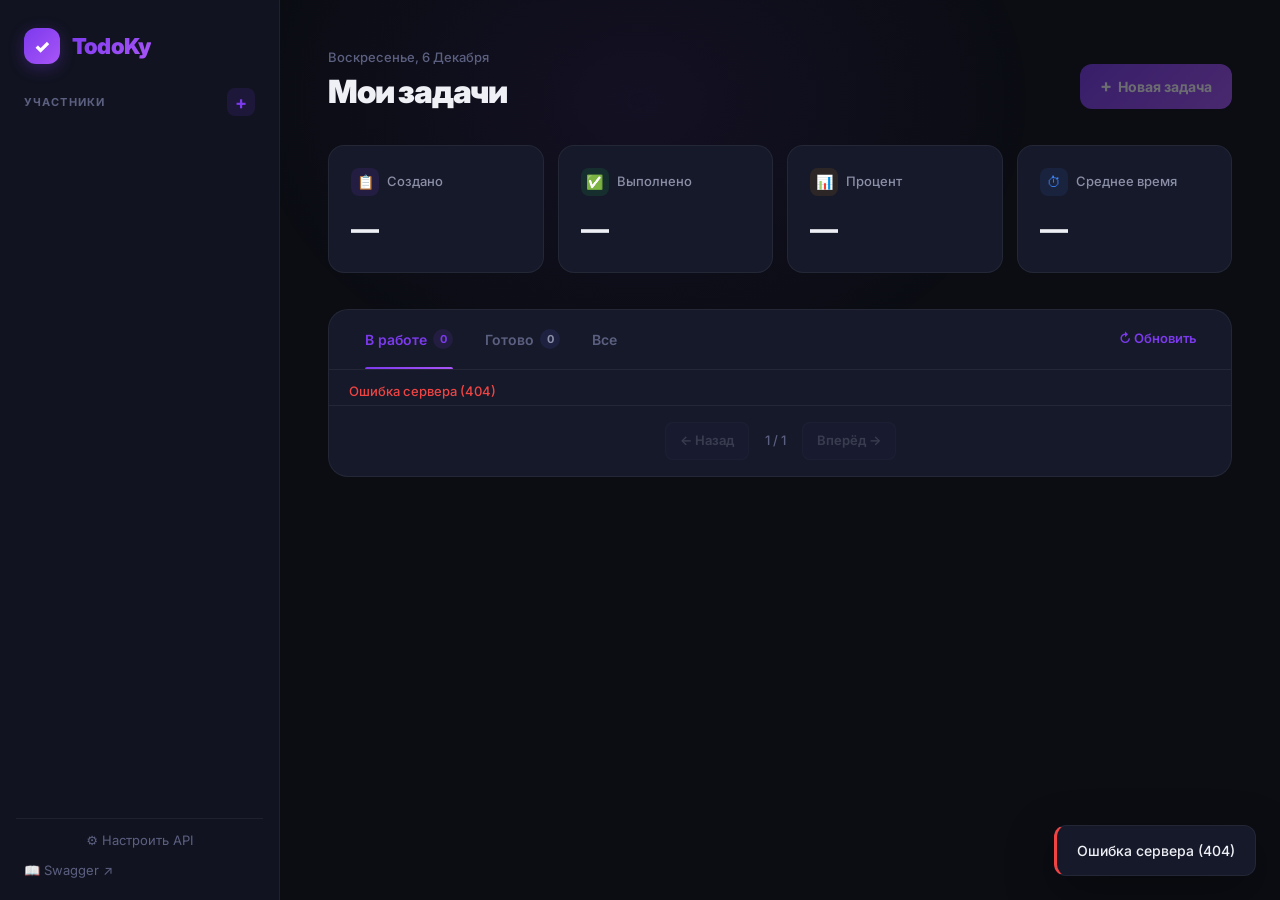
==== public/index.html @ f7412217 "feat: frontend" ====
<!doctype html>
<html lang="ru">
  <head>
    <meta charset="UTF-8" />
    <meta name="viewport" content="width=device-width, initial-scale=1.0" />
    <meta name="description" content="TodoKy — современный менеджер задач. Создавайте, управляйте и отслеживайте задачи." />
    <meta name="theme-color" content="#7c3aed" />
    <title>TodoKy — управление задачами</title>
    <link rel="preconnect" href="https://fonts.googleapis.com" />
    <link rel="preconnect" href="https://fonts.gstatic.com" crossorigin />
    <link href="https://fonts.googleapis.com/css2?family=Inter:wght@400;500;600;700;800;900&display=swap" rel="stylesheet" />
    <style>
      /* ========== DESIGN TOKENS ========== */
      :root {
        --bg-primary: #0b0d13;
        --bg-secondary: #111320;
        --bg-card: #161929;
        --bg-card-hover: #1c2038;
        --bg-elevated: #1e2240;
        --bg-input: #131626;

        --border: rgba(255, 255, 255, 0.06);
        --border-focus: #7c3aed;

        --text-primary: #eef0f6;
        --text-secondary: #8b8fa7;
        --text-muted: #5c6080;

        --accent: #7c3aed;
        --accent-soft: rgba(124, 58, 237, 0.12);
        --accent-glow: rgba(124, 58, 237, 0.3);
        --accent-gradient: linear-gradient(135deg, #7c3aed 0%, #a855f7 100%);

        --success: #22c55e;
        --success-soft: rgba(34, 197, 94, 0.12);
        --danger: #ef4444;
        --danger-soft: rgba(239, 68, 68, 0.1);
        --warning: #f59e0b;
        --warning-soft: rgba(245, 158, 11, 0.1);
        --info: #3b82f6;
        --info-soft: rgba(59, 130, 246, 0.1);

        --radius-sm: 8px;
        --radius-md: 12px;
        --radius-lg: 16px;
        --radius-xl: 20px;

        --shadow-sm: 0 2px 8px rgba(0, 0, 0, 0.2);
        --shadow-md: 0 8px 24px rgba(0, 0, 0, 0.25);
        --shadow-lg: 0 16px 48px rgba(0, 0, 0, 0.35);
        --shadow-glow: 0 0 40px rgba(124, 58, 237, 0.15);

        --transition-fast: 150ms cubic-bezier(0.4, 0, 0.2, 1);
        --transition-base: 250ms cubic-bezier(0.4, 0, 0.2, 1);
        --transition-spring: 350ms cubic-bezier(0.34, 1.56, 0.64, 1);
      }

      /* ========== RESET & BASE ========== */
      *, *::before, *::after { box-sizing: border-box; margin: 0; padding: 0; }
      body {
        font-family: 'Inter', ui-sans-serif, system-ui, -apple-system, sans-serif;
        background: var(--bg-primary);
        color: var(--text-primary);
        line-height: 1.5;
        -webkit-font-smoothing: antialiased;
        overflow-x: hidden;
      }
      button, input, textarea { font: inherit; color: inherit; }
      button { cursor: pointer; border: none; background: transparent; }
      a { color: inherit; text-decoration: none; }

      /* ========== AMBIENT GLOW ========== */
      body::before {
        content: '';
        position: fixed;
        top: -200px;
        left: 50%;
        transform: translateX(-50%);
        width: 800px;
        height: 600px;
        background: radial-gradient(ellipse, rgba(124, 58, 237, 0.08) 0%, transparent 70%);
        pointer-events: none;
        z-index: 0;
      }

      /* ========== LAYOUT ========== */
      .page-shell {
        display: grid;
        grid-template-columns: 280px minmax(0, 1fr);
        min-height: 100vh;
        position: relative;
        z-index: 1;
      }

      /* ========== SIDEBAR ========== */
      .sidebar {
        display: flex;
        flex-direction: column;
        gap: 24px;
        padding: 28px 16px 20px;
        background: var(--bg-secondary);
        border-right: 1px solid var(--border);
        position: sticky;
        top: 0;
        height: 100vh;
        overflow-y: auto;
      }

      .brand {
        display: flex;
        align-items: center;
        gap: 12px;
        padding: 0 8px;
        text-decoration: none;
      }
      .brand-mark {
        display: grid;
        place-items: center;
        width: 36px;
        height: 36px;
        border-radius: var(--radius-md);
        background: var(--accent-gradient);
        color: #fff;
        font-size: 18px;
        font-weight: 900;
        box-shadow: 0 4px 16px var(--accent-glow);
        transition: transform var(--transition-spring), box-shadow var(--transition-base);
      }
      .brand:hover .brand-mark {
        transform: scale(1.1) rotate(-5deg);
        box-shadow: 0 6px 24px var(--accent-glow);
      }
      .brand-text {
        font-size: 22px;
        font-weight: 900;
        letter-spacing: -0.8px;
        background: var(--accent-gradient);
        -webkit-background-clip: text;
        -webkit-text-fill-color: transparent;
        background-clip: text;
      }

      .sidebar-heading {
        display: flex;
        align-items: center;
        justify-content: space-between;
        padding: 0 8px;
      }
      .sidebar-heading span {
        font-size: 11px;
        font-weight: 700;
        text-transform: uppercase;
        letter-spacing: 0.1em;
        color: var(--text-muted);
      }

      .icon-button {
        display: grid;
        place-items: center;
        width: 28px;
        height: 28px;
        border-radius: var(--radius-sm);
        background: var(--accent-soft);
        color: var(--accent);
        font-size: 18px;
        font-weight: 700;
        transition: all var(--transition-fast);
      }
      .icon-button:hover {
        background: var(--accent);
        color: #fff;
        transform: scale(1.08);
      }

      .users-list {
        display: grid;
        gap: 4px;
        flex: 1;
        overflow-y: auto;
      }

      .user-item {
        display: flex;
        align-items: center;
        gap: 10px;
        width: 100%;
        padding: 10px 10px;
        border-radius: var(--radius-md);
        transition: all var(--transition-fast);
        position: relative;
      }
      .user-item:hover {
        background: var(--bg-card);
      }
      .user-item.active {
        background: var(--accent-soft);
      }
      .user-item.active::before {
        content: '';
        position: absolute;
        left: 0;
        top: 50%;
        transform: translateY(-50%);
        width: 3px;
        height: 20px;
        border-radius: 0 3px 3px 0;
        background: var(--accent-gradient);
      }

      .avatar {
        display: grid;
        place-items: center;
        flex: 0 0 34px;
        height: 34px;
        border-radius: 50%;
        font-size: 12px;
        font-weight: 800;
        background: var(--bg-elevated);
        color: var(--text-secondary);
        transition: all var(--transition-fast);
      }
      .user-item.active .avatar {
        background: var(--accent-gradient);
        color: #fff;
        box-shadow: 0 2px 12px var(--accent-glow);
      }

      .user-name {
        overflow: hidden;
        text-overflow: ellipsis;
        white-space: nowrap;
        font-weight: 600;
        font-size: 14px;
      }

      .sidebar-footer {
        margin-top: auto;
        display: grid;
        gap: 10px;
        padding: 12px 8px 0;
        border-top: 1px solid var(--border);
        font-size: 13px;
      }
      .link-button, .sidebar-footer a {
        color: var(--text-muted);
        transition: color var(--transition-fast);
      }
      .link-button:hover, .sidebar-footer a:hover {
        color: var(--accent);
      }

      /* ========== MAIN CONTENT ========== */
      .content {
        width: min(1080px, 100%);
        padding: 48px 48px;
        margin: 0 auto;
      }

      .topbar {
        display: flex;
        align-items: flex-end;
        justify-content: space-between;
        gap: 16px;
        animation: slideDown 0.5s ease-out;
      }

      .eyebrow {
        margin-bottom: 6px;
        color: var(--text-muted);
        font-size: 13px;
        font-weight: 500;
        text-transform: capitalize;
      }

      .topbar h1 {
        font-size: 32px;
        font-weight: 900;
        letter-spacing: -1.2px;
        line-height: 1.1;
      }

      /* ========== BUTTONS ========== */
      .primary-button {
        display: inline-flex;
        align-items: center;
        gap: 6px;
        padding: 12px 20px;
        border-radius: var(--radius-md);
        background: var(--accent-gradient);
        color: #fff;
        font-weight: 700;
        font-size: 14px;
        box-shadow: 0 4px 16px var(--accent-glow);
        transition: all var(--transition-fast);
        white-space: nowrap;
      }
      .primary-button:hover:not(:disabled) {
        transform: translateY(-1px);
        box-shadow: 0 6px 24px var(--accent-glow);
      }
      .primary-button:active:not(:disabled) { transform: translateY(0); }
      .primary-button:disabled {
        opacity: 0.4;
        cursor: not-allowed;
        box-shadow: none;
      }

      .secondary-button {
        padding: 11px 18px;
        border-radius: var(--radius-md);
        background: var(--bg-elevated);
        color: var(--text-primary);
        font-weight: 600;
        font-size: 14px;
        border: 1px solid var(--border);
        transition: all var(--transition-fast);
      }
      .secondary-button:hover {
        background: var(--bg-card-hover);
        border-color: rgba(255,255,255,0.1);
      }

      .text-button {
        padding: 8px 14px;
        border-radius: var(--radius-sm);
        color: var(--accent);
        font-weight: 600;
        font-size: 13px;
        transition: all var(--transition-fast);
      }
      .text-button:hover {
        background: var(--accent-soft);
      }

      .danger-button {
        padding: 11px 18px;
        border-radius: var(--radius-md);
        background: var(--danger-soft);
        color: var(--danger);
        font-weight: 700;
        font-size: 14px;
        transition: all var(--transition-fast);
      }
      .danger-button:hover {
        background: rgba(239, 68, 68, 0.18);
      }

      /* ========== METRICS ========== */
      .metrics {
        display: grid;
        grid-template-columns: repeat(4, 1fr);
        gap: 14px;
        margin: 36px 0;
        animation: fadeUp 0.6s ease-out 0.1s both;
      }

      .metric-card {
        padding: 22px;
        background: var(--bg-card);
        border: 1px solid var(--border);
        border-radius: var(--radius-lg);
        transition: all var(--transition-base);
        position: relative;
        overflow: hidden;
      }
      .metric-card::before {
        content: '';
        position: absolute;
        top: 0;
        left: 0;
        right: 0;
        height: 2px;
        opacity: 0;
        transition: opacity var(--transition-base);
      }
      .metric-card:nth-child(1)::before { background: var(--accent-gradient); }
      .metric-card:nth-child(2)::before { background: linear-gradient(90deg, #22c55e, #4ade80); }
      .metric-card:nth-child(3)::before { background: linear-gradient(90deg, #f59e0b, #fbbf24); }
      .metric-card:nth-child(4)::before { background: linear-gradient(90deg, #3b82f6, #60a5fa); }
      .metric-card:hover {
        border-color: rgba(255,255,255,0.1);
        transform: translateY(-2px);
        box-shadow: var(--shadow-md);
      }
      .metric-card:hover::before { opacity: 1; }

      .metric-card .metric-label {
        display: flex;
        align-items: center;
        gap: 8px;
        color: var(--text-secondary);
        font-size: 13px;
        font-weight: 500;
      }
      .metric-icon {
        display: grid;
        place-items: center;
        width: 28px;
        height: 28px;
        border-radius: var(--radius-sm);
        font-size: 14px;
      }
      .metric-card:nth-child(1) .metric-icon { background: var(--accent-soft); color: var(--accent); }
      .metric-card:nth-child(2) .metric-icon { background: var(--success-soft); color: var(--success); }
      .metric-card:nth-child(3) .metric-icon { background: var(--warning-soft); color: var(--warning); }
      .metric-card:nth-child(4) .metric-icon { background: var(--info-soft); color: var(--info); }

      .metric-card .metric-value {
        display: block;
        margin-top: 12px;
        font-size: 28px;
        font-weight: 800;
        letter-spacing: -0.5px;
      }

      /* ========== TASKS SECTION ========== */
      .tasks-section {
        background: var(--bg-card);
        border: 1px solid var(--border);
        border-radius: var(--radius-xl);
        overflow: hidden;
        animation: fadeUp 0.6s ease-out 0.2s both;
      }

      .section-bar {
        display: flex;
        align-items: center;
        justify-content: space-between;
        min-height: 60px;
        padding: 0 20px;
        border-bottom: 1px solid var(--border);
      }

      .tabs {
        display: flex;
        align-self: stretch;
        gap: 0;
      }
      .tab {
        display: flex;
        align-items: center;
        gap: 6px;
        padding: 0 16px;
        color: var(--text-muted);
        font-weight: 600;
        font-size: 14px;
        position: relative;
        transition: color var(--transition-fast);
      }
      .tab:hover { color: var(--text-secondary); }
      .tab.active { color: var(--accent); }
      .tab.active::after {
        content: '';
        position: absolute;
        bottom: 0;
        left: 16px;
        right: 16px;
        height: 2px;
        background: var(--accent-gradient);
        border-radius: 2px 2px 0 0;
      }
      .tab .badge {
        display: inline-grid;
        place-items: center;
        min-width: 20px;
        height: 20px;
        padding: 0 6px;
        border-radius: 10px;
        background: var(--bg-elevated);
        font-size: 11px;
        font-weight: 700;
        color: var(--text-secondary);
      }
      .tab.active .badge {
        background: var(--accent-soft);
        color: var(--accent);
      }

      .tasks-list { display: grid; }

      .task {
        display: grid;
        grid-template-columns: auto 1fr auto;
        gap: 14px;
        align-items: flex-start;
        padding: 18px 20px;
        border-bottom: 1px solid var(--border);
        transition: background var(--transition-fast);
        animation: fadeIn 0.3s ease-out;
      }
      .task:last-child { border-bottom: 0; }
      .task:hover { background: rgba(255,255,255,0.015); }

      .task-toggle {
        appearance: none;
        -webkit-appearance: none;
        width: 22px;
        height: 22px;
        margin-top: 2px;
        border: 2px solid var(--text-muted);
        border-radius: 7px;
        cursor: pointer;
        transition: all var(--transition-fast);
        position: relative;
      }
      .task-toggle:hover {
        border-color: var(--accent);
        box-shadow: 0 0 0 3px var(--accent-soft);
      }
      .task-toggle:checked {
        border-color: var(--success);
        background: var(--success);
      }
      .task-toggle:checked::after {
        content: '';
        position: absolute;
        top: 3px;
        left: 6px;
        width: 5px;
        height: 9px;
        border: solid #fff;
        border-width: 0 2px 2px 0;
        transform: rotate(45deg);
      }

      .task-content h3 {
        font-size: 15px;
        font-weight: 600;
        line-height: 1.4;
        transition: all var(--transition-fast);
      }
      .task.completed h3 {
        color: var(--text-muted);
        text-decoration: line-through;
      }
      .task-content p {
        margin-top: 4px;
        color: var(--text-secondary);
        font-size: 13px;
        line-height: 1.5;
      }
      .task-meta {
        margin-top: 8px;
        color: var(--text-muted);
        font-size: 12px;
      }

      .task-actions {
        display: flex;
        gap: 2px;
        opacity: 0;
        transition: opacity var(--transition-fast);
      }
      .task:hover .task-actions { opacity: 1; }

      .task-actions button {
        padding: 6px 10px;
        border-radius: var(--radius-sm);
        font-weight: 600;
        font-size: 12px;
        color: var(--text-secondary);
        transition: all var(--transition-fast);
      }
      .task-actions button:hover {
        background: var(--accent-soft);
        color: var(--accent);
      }
      .task-actions .delete:hover {
        background: var(--danger-soft);
        color: var(--danger);
      }

      /* ========== EMPTY STATE ========== */
      .empty-state {
        padding: 60px 24px;
        text-align: center;
        animation: fadeUp 0.4s ease-out;
      }
      .empty-icon {
        display: grid;
        place-items: center;
        width: 56px;
        height: 56px;
        margin: 0 auto 16px;
        border-radius: var(--radius-lg);
        background: var(--accent-soft);
        color: var(--accent);
        font-size: 28px;
      }
      .empty-state h2 {
        font-size: 18px;
        font-weight: 700;
        margin-bottom: 6px;
      }
      .empty-state p {
        color: var(--text-secondary);
        font-size: 14px;
      }

      .status-message {
        min-height: 0;
        padding: 0 20px;
        color: var(--danger);
        font-size: 13px;
        font-weight: 500;
        transition: all var(--transition-base);
      }
      .status-message:not(:empty) {
        padding-top: 12px;
        padding-bottom: 4px;
      }

      /* ========== PAGINATION ========== */
      .pagination {
        display: flex;
        align-items: center;
        justify-content: center;
        gap: 8px;
        padding: 16px 20px;
        border-top: 1px solid var(--border);
      }
      .pagination button {
        padding: 8px 14px;
        border-radius: var(--radius-sm);
        background: var(--bg-elevated);
        color: var(--text-secondary);
        font-weight: 600;
        font-size: 13px;
        border: 1px solid var(--border);
        transition: all var(--transition-fast);
      }
      .pagination button:hover:not(:disabled) {
        background: var(--accent-soft);
        color: var(--accent);
        border-color: var(--accent);
      }
      .pagination button:disabled {
        opacity: 0.3;
        cursor: not-allowed;
      }
      .pagination .page-info {
        color: var(--text-muted);
        font-size: 13px;
        font-weight: 500;
        padding: 0 8px;
      }

      /* ========== DIALOG ========== */
      .dialog {
        width: min(480px, calc(100vw - 32px));
        border: 1px solid var(--border);
        border-radius: var(--radius-xl);
        padding: 0;
        background: var(--bg-secondary);
        color: var(--text-primary);
        box-shadow: var(--shadow-lg), var(--shadow-glow);
      }
      .dialog::backdrop {
        background: rgba(0, 0, 0, 0.6);
        backdrop-filter: blur(8px);
      }
      .dialog[open] {
        animation: dialogIn 0.3s var(--transition-spring);
      }

      .dialog form {
        display: grid;
        gap: 20px;
        padding: 28px;
      }
      .dialog-header {
        display: flex;
        align-items: center;
        justify-content: space-between;
      }
      .dialog h2 {
        font-size: 20px;
        font-weight: 800;
        letter-spacing: -0.5px;
      }
      .close-button {
        width: 32px;
        height: 32px;
        display: grid;
        place-items: center;
        border-radius: var(--radius-sm);
        color: var(--text-muted);
        font-size: 20px;
        transition: all var(--transition-fast);
      }
      .close-button:hover {
        background: var(--bg-elevated);
        color: var(--text-primary);
      }

      .dialog label {
        display: grid;
        gap: 8px;
        color: var(--text-secondary);
        font-size: 13px;
        font-weight: 600;
      }
      .dialog input, .dialog textarea {
        width: 100%;
        padding: 12px 14px;
        border: 1px solid var(--border);
        border-radius: var(--radius-md);
        background: var(--bg-input);
        color: var(--text-primary);
        outline: none;
        resize: vertical;
        transition: all var(--transition-fast);
      }
      .dialog input::placeholder, .dialog textarea::placeholder {
        color: var(--text-muted);
      }
      .dialog input:focus, .dialog textarea:focus {
        border-color: var(--accent);
        box-shadow: 0 0 0 3px var(--accent-soft);
      }

      .optional {
        color: var(--text-muted);
        font-weight: 400;
      }
      .help-text {
        margin-top: -8px;
        color: var(--text-muted);
        font-size: 13px;
      }
      .dialog-actions {
        display: flex;
        justify-content: flex-end;
        gap: 10px;
        margin-top: 4px;
      }

      /* ========== LOADING SPINNER ========== */
      .loading {
        display: flex;
        align-items: center;
        justify-content: center;
        padding: 40px;
      }
      .spinner {
        width: 28px;
        height: 28px;
        border: 3px solid var(--bg-elevated);
        border-top-color: var(--accent);
        border-radius: 50%;
        animation: spin 0.6s linear infinite;
      }

      /* ========== TOAST NOTIFICATION ========== */
      .toast-container {
        position: fixed;
        bottom: 24px;
        right: 24px;
        z-index: 10000;
        display: grid;
        gap: 8px;
      }
      .toast {
        padding: 14px 20px;
        border-radius: var(--radius-md);
        background: var(--bg-card);
        border: 1px solid var(--border);
        color: var(--text-primary);
        font-size: 14px;
        font-weight: 500;
        box-shadow: var(--shadow-lg);
        animation: toastIn 0.4s var(--transition-spring);
        max-width: 360px;
      }
      .toast.success { border-left: 3px solid var(--success); }
      .toast.error { border-left: 3px solid var(--danger); }
      .toast.exiting { animation: toastOut 0.3s ease-in forwards; }

      /* ========== ANIMATIONS ========== */
      @keyframes fadeIn {
        from { opacity: 0; }
        to { opacity: 1; }
      }
      @keyframes fadeUp {
        from { opacity: 0; transform: translateY(16px); }
        to { opacity: 1; transform: translateY(0); }
      }
      @keyframes slideDown {
        from { opacity: 0; transform: translateY(-12px); }
        to { opacity: 1; transform: translateY(0); }
      }
      @keyframes dialogIn {
        from { opacity: 0; transform: scale(0.95) translateY(8px); }
        to { opacity: 1; transform: scale(1) translateY(0); }
      }
      @keyframes spin {
        to { transform: rotate(360deg); }
      }
      @keyframes toastIn {
        from { opacity: 0; transform: translateX(40px) scale(0.95); }
        to { opacity: 1; transform: translateX(0) scale(1); }
      }
      @keyframes toastOut {
        to { opacity: 0; transform: translateX(40px) scale(0.95); }
      }

      /* ========== RESPONSIVE ========== */
      @media (max-width: 768px) {
        .page-shell {
          grid-template-columns: 1fr;
        }
        .sidebar {
          position: relative;
          height: auto;
          gap: 16px;
          padding: 18px 14px;
          border-right: 0;
          border-bottom: 1px solid var(--border);
        }
        .users-list {
          display: flex;
          overflow-x: auto;
          gap: 6px;
          padding-bottom: 4px;
        }
        .user-item {
          flex: 0 0 auto;
          width: auto;
        }
        .user-item.active::before { display: none; }
        .sidebar-footer { display: none; }
        .content {
          padding: 24px 16px;
        }
        .topbar h1 { font-size: 26px; }
        .metrics {
          grid-template-columns: repeat(2, 1fr);
          margin: 24px 0;
        }
        .metric-card .metric-value { font-size: 22px; }
        .section-bar { padding: 0 14px; }
        .tab { padding: 0 10px; font-size: 13px; }
        .task { padding: 14px; }
        .task-actions { opacity: 1; }
        .toast-container { left: 16px; right: 16px; }
        .toast { max-width: 100%; }
      }
    </style>
  </head>
  <body>
    <div class="page-shell">
      <!-- SIDEBAR -->
      <aside class="sidebar">
        <a class="brand" href="/" aria-label="TodoKy, главная">
          <span class="brand-mark">✓</span>
          <span class="brand-text">TodoKy</span>
        </a>
        <div class="sidebar-heading">
          <span>Участники</span>
          <button class="icon-button" id="add-user-button" title="Добавить пользователя" aria-label="Добавить пользователя">+</button>
        </div>
        <nav id="users-list" class="users-list" aria-label="Список пользователей"></nav>
        <div class="sidebar-footer">
          <button class="link-button" id="api-settings-button">⚙ Настроить API</button>
          <a href="/swagger/" target="_blank" rel="noreferrer">📖 Swagger ↗</a>
        </div>
      </aside>

      <!-- MAIN CONTENT -->
      <main class="content">
        <header class="topbar">
          <div>
            <p class="eyebrow" id="current-date"></p>
            <h1 id="page-title">Мои задачи</h1>
          </div>
          <button class="primary-button" id="add-task-button" disabled>
            <span style="font-size:18px; line-height:1;">+</span> Новая задача
          </button>
        </header>

        <section class="metrics" aria-label="Статистика задач">
          <article class="metric-card">
            <div class="metric-label"><span class="metric-icon">📋</span> Создано</div>
            <strong class="metric-value" id="metric-created">—</strong>
          </article>
          <article class="metric-card">
            <div class="metric-label"><span class="metric-icon">✅</span> Выполнено</div>
            <strong class="metric-value" id="metric-completed">—</strong>
          </article>
          <article class="metric-card">
            <div class="metric-label"><span class="metric-icon">📊</span> Процент</div>
            <strong class="metric-value" id="metric-rate">—</strong>
          </article>
          <article class="metric-card">
            <div class="metric-label"><span class="metric-icon">⏱</span> Среднее время</div>
            <strong class="metric-value" id="metric-average">—</strong>
          </article>
        </section>

        <section class="tasks-section">
          <div class="section-bar">
            <div class="tabs" role="tablist" aria-label="Фильтр задач">
              <button class="tab active" data-filter="active" role="tab" aria-selected="true">
                В работе <span class="badge" id="active-count">0</span>
              </button>
              <button class="tab" data-filter="completed" role="tab" aria-selected="false">
                Готово <span class="badge" id="completed-count">0</span>
              </button>
              <button class="tab" data-filter="all" role="tab" aria-selected="false">
                Все
              </button>
            </div>
            <button class="text-button" id="refresh-button">↻ Обновить</button>
          </div>
          <div id="status-message" class="status-message" role="status"></div>
          <div id="tasks-list" class="tasks-list"></div>

          <div id="empty-state" class="empty-state" hidden>
            <div class="empty-icon">✓</div>
            <h2>Задач пока нет</h2>
            <p>Добавьте первую задачу, чтобы начать.</p>
          </div>
          <div id="tasks-pagination" class="pagination" hidden>
            <button id="prev-page" disabled>← Назад</button>
            <span class="page-info" id="page-info">1 / 1</span>
            <button id="next-page" disabled>Вперёд →</button>
          </div>
        </section>
      </main>
    </div>

    <!-- ===== TASK DIALOG ===== -->
    <dialog id="task-dialog" class="dialog">
      <form id="task-form" method="dialog">
        <div class="dialog-header">
          <h2 id="task-dialog-title">Новая задача</h2>
          <button type="button" class="close-button" data-close-dialog="task-dialog" aria-label="Закрыть">×</button>
        </div>
        <input id="task-id" type="hidden" />
        <label>
          Название
          <input id="task-title" maxlength="100" required placeholder="Например, подготовить отчёт" />
        </label>
        <label>
          Описание <span class="optional">(необязательно)</span>
          <textarea id="task-description" maxlength="1000" rows="4" placeholder="Добавьте детали, если нужно"></textarea>
        </label>
        <div class="dialog-actions">
          <button type="button" class="secondary-button" data-close-dialog="task-dialog">Отмена</button>
          <button class="primary-button" type="submit">Сохранить</button>
        </div>
      </form>
    </dialog>

    <!-- ===== USER DIALOG ===== -->
    <dialog id="user-dialog" class="dialog">
      <form id="user-form" method="dialog">
        <div class="dialog-header">
          <h2 id="user-dialog-title">Новый пользователь</h2>
          <button type="button" class="close-button" data-close-dialog="user-dialog" aria-label="Закрыть">×</button>
        </div>
        <input id="user-id" type="hidden" />
        <label>
          Имя
          <input id="user-name" minlength="3" maxlength="100" required placeholder="Иван Иванов" />
        </label>
        <label>
          Телефон <span class="optional">необязательно</span>
          <input id="user-phone" minlength="10" maxlength="15" placeholder="+79991234567" />
        </label>
        <div class="dialog-actions">
          <button type="button" id="delete-user-button" class="danger-button" hidden>Удалить</button>
          <button type="button" class="secondary-button" data-close-dialog="user-dialog">Отмена</button>
          <button class="primary-button" type="submit">Сохранить</button>
        </div>
      </form>
    </dialog>

    <!-- ===== API SETTINGS DIALOG ===== -->
    <dialog id="api-dialog" class="dialog">
      <form id="api-form" method="dialog">
        <div class="dialog-header">
          <h2>Подключение к API</h2>
          <button type="button" class="close-button" data-close-dialog="api-dialog" aria-label="Закрыть">×</button>
        </div>
        <label>
          Базовый URL API
          <input id="api-url" required placeholder="http://localhost:5050/api/v1" />
        </label>
        <p class="help-text">По умолчанию используется API текущего сервера.</p>
        <div class="dialog-actions">
          <button type="button" class="secondary-button" data-close-dialog="api-dialog">Отмена</button>
          <button class="primary-button" type="submit">Сохранить</button>
        </div>
      </form>
    </dialog>

    <!-- ===== TOAST CONTAINER ===== -->
    <div id="toast-container" class="toast-container"></div>

    <script>
    /* ========== CONFIG & STATE ========== */
    const defaultApiUrl = window.location.protocol.startsWith('http')
      ? `${window.location.origin}/api/v1`
      : 'http://localhost:5050/api/v1';

    const TASKS_PER_PAGE = 10;

    const state = {
      apiUrl: localStorage.getItem('todoky-api-url') || defaultApiUrl,
      users: [],
      tasks: [],
      totalTasks: 0,
      selectedUserId: Number(localStorage.getItem('todoky-user-id')) || null,
      filter: 'active',
      currentPage: 0,
      isLoading: false,
    };

    const $ = (sel) => document.querySelector(sel);

    /* ========== TOAST NOTIFICATIONS ========== */
    function showToast(message, type = 'success') {
      const container = $('#toast-container');
      const toast = document.createElement('div');
      toast.className = `toast ${type}`;
      toast.textContent = message;
      container.appendChild(toast);
      setTimeout(() => {
        toast.classList.add('exiting');
        toast.addEventListener('animationend', () => toast.remove());
      }, 3500);
    }

    /* ========== API LAYER ========== */
    function apiUrl(path, query = {}) {
      const url = new URL(`${state.apiUrl.replace(/\/$/, '')}${path}`);
      Object.entries(query).forEach(([key, value]) => {
        if (value !== undefined && value !== null && value !== '') {
          url.searchParams.set(key, value);
        }
      });
      return url;
    }

    async function request(path, options = {}, query) {
      const response = await fetch(apiUrl(path, query), {
        headers: { 'Content-Type': 'application/json', ...(options.headers || {}) },
        ...options,
      });
      if (response.status === 204) return null;
      const data = await response.json().catch(() => null);
      if (!response.ok) {
        throw new Error(data?.message || data?.error || `Ошибка сервера (${response.status})`);
      }
      return data;
    }

    const api = {
      /* Users */
      getUsers: (limit, offset) => request('/users', {}, { limit, offset }),
      getUser: (id) => request(`/users/${id}`),
      createUser: (data) => request('/users', { method: 'POST', body: JSON.stringify(data) }),
      patchUser: (id, data) => request(`/users/${id}`, { method: 'PATCH', body: JSON.stringify(data) }),
      deleteUser: (id) => request(`/users/${id}`, { method: 'DELETE' }),
      /* Tasks */
      getTasks: (limit, offset) => request('/tasks', {}, { limit, offset }),
      getTask: (id) => request(`/tasks/${id}`),
      createTask: (data) => request('/tasks', { method: 'POST', body: JSON.stringify(data) }),
      patchTask: (id, data) => request(`/tasks/${id}`, { method: 'PATCH', body: JSON.stringify(data) }),
      deleteTask: (id) => request(`/tasks/${id}`, { method: 'DELETE' }),
      /* Statistics */
      getStatistics: () => request('/statistics'),
    };

    /* ========== HELPERS ========== */
    function showError(error) {
      $('#status-message').textContent = error.message || 'Не удалось выполнить запрос';
      showToast(error.message || 'Произошла ошибка', 'error');
    }
    function clearError() { $('#status-message').textContent = ''; }

    function initials(name) {
      return name.split(/\s+/).map(p => p[0]).join('').slice(0, 2).toUpperCase();
    }

    function formatDate(value) {
      if (!value) return '';
      /* Support "DD.MM.YYYY HH:mm:ss" format from backend */
      const parts = value.match(/^(\d{2})\.(\d{2})\.(\d{4})\s+(\d{2}):(\d{2}):(\d{2})$/);
      if (parts) {
        const [, d, m, y, hh, mm] = parts;
        return `${d} ${['янв','фев','мар','апр','мая','июн','июл','авг','сен','окт','ноя','дек'][parseInt(m,10)-1]}, ${hh}:${mm}`;
      }
      const date = new Date(value);
      return isNaN(date) ? value : date.toLocaleDateString('ru-RU', { day: 'numeric', month: 'short', hour: '2-digit', minute: '2-digit' });
    }

    /* ========== RENDER: USERS ========== */
    function renderUsers() {
      const list = $('#users-list');
      list.replaceChildren(...state.users.map(user => {
        const btn = document.createElement('button');
        btn.className = `user-item${user.id === state.selectedUserId ? ' active' : ''}`;
        btn.innerHTML = `<span class="avatar">${initials(user.full_name)}</span><span class="user-name">${escapeHtml(user.full_name)}</span>`;
        btn.onclick = () => selectUser(user.id);
        btn.ondblclick = () => openUserDialog(user.id);
        return btn;
      }));
    }

    function escapeHtml(str) {
      const el = document.createElement('span');
      el.textContent = str;
      return el.innerHTML;
    }

    /* ========== RENDER: STATISTICS ========== */
    function renderStatistics(stat = {}) {
      $('#metric-created').textContent = stat.tasks_created ?? '—';
      $('#metric-completed').textContent = stat.tasks_completed ?? '—';
      $('#metric-rate').textContent = stat.tasks_completed_rate == null ? '—' : `${Math.round(stat.tasks_completed_rate)}%`;
      $('#metric-average').textContent = stat.tasks_avg_completion_time || '—';
    }

    /* ========== RENDER: TASKS ========== */
    function renderTasks() {
      const active = state.tasks.filter(t => !t.completed);
      const completed = state.tasks.filter(t => t.completed);
      $('#active-count').textContent = active.length;
      $('#completed-count').textContent = completed.length;

      const shown = state.filter === 'active' ? active
                   : state.filter === 'completed' ? completed
                   : state.tasks;

      const list = $('#tasks-list');
      list.replaceChildren(...shown.map(task => {
        const item = document.createElement('article');
        item.className = `task${task.completed ? ' completed' : ''}`;
        item.style.animationDelay = '0s';

        item.innerHTML = `
          <input class="task-toggle" type="checkbox" aria-label="Изменить статус задачи" ${task.completed ? 'checked' : ''}>
          <div class="task-content">
            <h3></h3>
            <p></p>
            <div class="task-meta"></div>
          </div>
          <div class="task-actions">
            <button type="button" data-action="edit">Изменить</button>
            <button type="button" class="delete" data-action="delete">Удалить</button>
          </div>
        `;

        item.querySelector('h3').textContent = task.title;
        const desc = item.querySelector('p');
        desc.textContent = task.description || '';
        desc.hidden = !task.description;

        const meta = [];
        if (task.created_at) meta.push(`Создано: ${formatDate(task.created_at)}`);
        if (task.completed_at) meta.push(`Завершено: ${formatDate(task.completed_at)}`);
        item.querySelector('.task-meta').textContent = meta.join(' · ');

        item.querySelector('.task-toggle').onchange = () => updateTask(task.id, { completed: !task.completed });
        item.querySelector('[data-action="edit"]').onclick = () => openTaskDialog(task.id);
        item.querySelector('[data-action="delete"]').onclick = () => deleteTask(task.id);

        return item;
      }));

      $('#empty-state').hidden = shown.length !== 0 || !state.selectedUserId;

      renderPagination();
    }

    /* ========== RENDER: PAGINATION ========== */
    function renderPagination() {
      const totalPages = Math.max(1, Math.ceil(state.tasks.length > 0 ? state.totalTasks / TASKS_PER_PAGE : 1));
      const pag = $('#tasks-pagination');
      /* Show pagination only if more than one page */
      if (totalPages <= 1 && state.tasks.length <= TASKS_PER_PAGE) {
        pag.hidden = true;
        return;
      }
      pag.hidden = false;
      const page = state.currentPage + 1;
      $('#page-info').textContent = `${page} / ${totalPages}`;
      $('#prev-page').disabled = state.currentPage <= 0;
      $('#next-page').disabled = state.tasks.length < TASKS_PER_PAGE;
    }

    /* ========== ACTIONS ========== */
    async function selectUser(id) {
      state.selectedUserId = id;
      state.currentPage = 0;
      localStorage.setItem('todoky-user-id', id);
      renderUsers();
      await refreshDashboard();
    }

    async function refreshDashboard() {
      if (!state.selectedUserId) {
        state.tasks = [];
        renderTasks();
        renderStatistics();
        $('#add-task-button').disabled = true;
        $('#page-title').textContent = 'Выберите участника';
        return;
      }

      clearError();
      $('#add-task-button').disabled = false;
      $('#tasks-list').replaceChildren();

      const user = state.users.find(u => u.id === state.selectedUserId);
      $('#page-title').textContent = user ? `Задачи: ${user.full_name}` : 'Мои задачи';

      try {
        const offset = state.currentPage * TASKS_PER_PAGE;
        const [tasks, statistics] = await Promise.all([
          api.getTasks(TASKS_PER_PAGE, offset),
          api.getStatistics(),
        ]);
        state.tasks = tasks || [];
        state.totalTasks = statistics?.tasks_created ?? state.tasks.length;
        renderTasks();
        renderStatistics(statistics);
      } catch (error) {
        showError(error);
      }
    }

    async function loadUsers() {
      clearError();
      try {
        state.users = await api.getUsers(100, 0) || [];
        if (state.selectedUserId && !state.users.some(u => u.id === state.selectedUserId)) {
          state.selectedUserId = null;
        }
        if (!state.selectedUserId && state.users[0]) {
          state.selectedUserId = state.users[0].id;
        }
        renderUsers();
        await refreshDashboard();
      } catch (error) {
        showError(error);
      }
    }

    /* ========== TASK DIALOG ========== */
    function openTaskDialog(id) {
      const dialog = $('#task-dialog');
      const form = $('#task-form');
      form.reset();
      $('#task-id').value = '';

      if (id) {
        api.getTask(id).then(task => {
          $('#task-dialog-title').textContent = 'Изменить задачу';
          $('#task-id').value = task.id;
          $('#task-title').value = task.title;
          $('#task-description').value = task.description || '';
          dialog.showModal();
        }).catch(showError);
        return;
      }
      $('#task-dialog-title').textContent = 'Новая задача';
      dialog.showModal();
    }

    async function updateTask(id, data) {
      try {
        await api.patchTask(id, data);
        showToast(data.completed ? 'Задача выполнена!' : 'Задача обновлена');
        await refreshDashboard();
      } catch (error) {
        showError(error);
      }
    }

    async function deleteTask(id) {
      if (!confirm('Удалить эту задачу?')) return;
      try {
        await api.deleteTask(id);
        showToast('Задача удалена');
        await refreshDashboard();
      } catch (error) {
        showError(error);
      }
    }

    /* ========== USER DIALOG ========== */
    function openUserDialog(id) {
      const dialog = $('#user-dialog');
      const form = $('#user-form');
      form.reset();
      $('#user-id').value = '';
      $('#delete-user-button').hidden = !id;

      if (id) {
        api.getUser(id).then(user => {
          $('#user-dialog-title').textContent = 'Изменить пользователя';
          $('#user-id').value = user.id;
          $('#user-name').value = user.full_name;
          $('#user-phone').value = user.phone_number || '';
          dialog.showModal();
        }).catch(showError);
        return;
      }
      $('#user-dialog-title').textContent = 'Новый пользователь';
      dialog.showModal();
    }

    /* ========== EVENT LISTENERS ========== */
    /* Task form submit */
    $('#task-form').addEventListener('submit', async (e) => {
      e.preventDefault();
      const id = Number($('#task-id').value);
      const data = {
        title: $('#task-title').value.trim(),
        description: $('#task-description').value.trim() || null,
      };

      try {
        if (id) {
          await api.patchTask(id, data);
          showToast('Задача обновлена');
        } else {
          await api.createTask({ ...data, author_user_id: state.selectedUserId });
          showToast('Задача создана');
        }
        $('#task-dialog').close();
        await refreshDashboard();
      } catch (error) {
        showError(error);
      }
    });

    /* User form submit */
    $('#user-form').addEventListener('submit', async (e) => {
      e.preventDefault();
      const id = Number($('#user-id').value);
      const data = {
        full_name: $('#user-name').value.trim(),
        phone_number: $('#user-phone').value.trim() || null,
      };

      try {
        const user = id
          ? await api.patchUser(id, data)
          : await api.createUser(data);
        showToast(id ? 'Пользователь обновлён' : 'Пользователь создан');
        $('#user-dialog').close();
        state.selectedUserId = user.id;
        await loadUsers();
      } catch (error) {
        showError(error);
      }
    });

    /* API settings form */
    $('#api-form').addEventListener('submit', (e) => {
      e.preventDefault();
      state.apiUrl = $('#api-url').value.trim().replace(/\/$/, '');
      localStorage.setItem('todoky-api-url', state.apiUrl);
      $('#api-dialog').close();
      showToast('API URL сохранён');
      loadUsers();
    });

    /* Delete user */
    $('#delete-user-button').onclick = async () => {
      const id = Number($('#user-id').value);
      if (!id || !confirm('Удалить пользователя?')) return;
      try {
        await api.deleteUser(id);
        showToast('Пользователь удалён');
        $('#user-dialog').close();
        state.selectedUserId = null;
        await loadUsers();
      } catch (error) {
        showError(error);
      }
    };

    /* Sidebar buttons */
    $('#add-user-button').onclick = () => openUserDialog();
    $('#add-task-button').onclick = () => openTaskDialog();
    $('#refresh-button').onclick = refreshDashboard;
    $('#api-settings-button').onclick = () => {
      $('#api-url').value = state.apiUrl;
      $('#api-dialog').showModal();
    };

    /* Close dialog buttons */
    document.querySelectorAll('[data-close-dialog]').forEach(btn => {
      btn.onclick = () => $(`#${btn.dataset.closeDialog}`).close();
    });

    /* Close dialog on backdrop click */
    document.querySelectorAll('.dialog').forEach(dialog => {
      dialog.addEventListener('click', (e) => {
        if (e.target === dialog) dialog.close();
      });
    });

    /* Tabs */
    document.querySelectorAll('.tab').forEach(btn => {
      btn.onclick = () => {
        state.filter = btn.dataset.filter;
        document.querySelectorAll('.tab').forEach(tab => {
          const isActive = tab === btn;
          tab.classList.toggle('active', isActive);
          tab.setAttribute('aria-selected', isActive);
        });
        renderTasks();
      };
    });

    /* Pagination */
    $('#prev-page').onclick = () => {
      if (state.currentPage > 0) {
        state.currentPage--;
        refreshDashboard();
      }
    };
    $('#next-page').onclick = () => {
      state.currentPage++;
      refreshDashboard();
    };

    /* Keyboard shortcuts */
    document.addEventListener('keydown', (e) => {
      if (e.key === 'n' && (e.ctrlKey || e.metaKey) && !e.shiftKey) {
        e.preventDefault();
        if (state.selectedUserId) openTaskDialog();
      }
    });

    /* ========== INIT ========== */
    $('#current-date').textContent = new Intl.DateTimeFormat('ru-RU', {
      weekday: 'long',
      day: 'numeric',
      month: 'long',
    }).format(new Date());

    loadUsers();
    </script>
  </body>
</html>
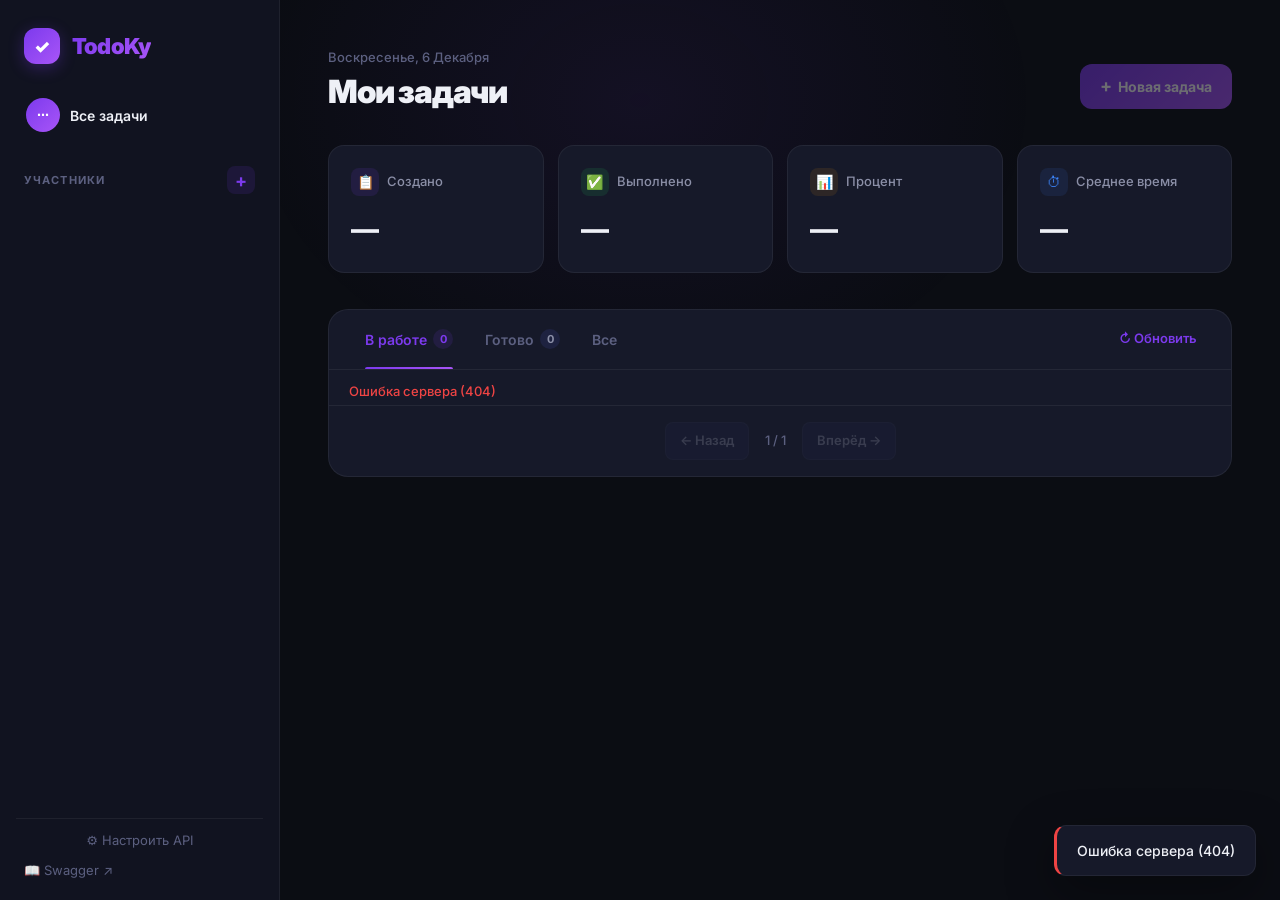
==== commit 8a27d5a0: "fix: tasks show" ====
--- a/public/index.html
+++ b/public/index.html
@@ -205,6 +205,27 @@
         height: 20px;
         border-radius: 0 3px 3px 0;
         background: var(--accent-gradient);
+      }
+
+      .user-edit-btn {
+        display: grid;
+        place-items: center;
+        width: 26px;
+        height: 26px;
+        margin-left: auto;
+        flex-shrink: 0;
+        border-radius: var(--radius-sm);
+        color: var(--text-muted);
+        font-size: 14px;
+        opacity: 0;
+        transition: all var(--transition-fast);
+      }
+      .user-item:hover .user-edit-btn {
+        opacity: 1;
+      }
+      .user-edit-btn:hover {
+        background: var(--accent-soft);
+        color: var(--accent);
       }
 
       .avatar {
@@ -855,6 +876,10 @@
           <span class="brand-mark">✓</span>
           <span class="brand-text">TodoKy</span>
         </a>
+        <button class="user-item all-tasks-btn" id="all-tasks-button">
+          <span class="avatar" style="background: var(--accent-gradient); color: #fff;">⋯</span>
+          <span class="user-name">Все задачи</span>
+        </button>
         <div class="sidebar-heading">
           <span>Участники</span>
           <button class="icon-button" id="add-user-button" title="Добавить пользователя" aria-label="Добавить пользователя">+</button>
@@ -1006,12 +1031,14 @@
 
     const TASKS_PER_PAGE = 10;
 
+    const savedUserId = localStorage.getItem('todoky-user-id');
     const state = {
       apiUrl: localStorage.getItem('todoky-api-url') || defaultApiUrl,
       users: [],
       tasks: [],
+      allTasks: [],
       totalTasks: 0,
-      selectedUserId: Number(localStorage.getItem('todoky-user-id')) || null,
+      selectedUserId: savedUserId === 'all' ? 'all' : (Number(savedUserId) || null),
       filter: 'active',
       currentPage: 0,
       isLoading: false,
@@ -1098,14 +1125,25 @@
 
     /* ========== RENDER: USERS ========== */
     function renderUsers() {
+      /* 'All tasks' button state */
+      const allBtn = $('#all-tasks-button');
+      allBtn.classList.toggle('active', state.selectedUserId === 'all');
+
       const list = $('#users-list');
       list.replaceChildren(...state.users.map(user => {
-        const btn = document.createElement('button');
-        btn.className = `user-item${user.id === state.selectedUserId ? ' active' : ''}`;
-        btn.innerHTML = `<span class="avatar">${initials(user.full_name)}</span><span class="user-name">${escapeHtml(user.full_name)}</span>`;
-        btn.onclick = () => selectUser(user.id);
-        btn.ondblclick = () => openUserDialog(user.id);
-        return btn;
+        const item = document.createElement('div');
+        item.className = `user-item${user.id === state.selectedUserId ? ' active' : ''}`;
+        item.style.cursor = 'pointer';
+        item.innerHTML = `<span class="avatar">${initials(user.full_name)}</span><span class="user-name">${escapeHtml(user.full_name)}</span><button class="user-edit-btn" title="Редактировать пользователя" aria-label="Редактировать ${escapeHtml(user.full_name)}">✎</button>`;
+        item.onclick = (e) => {
+          if (e.target.closest('.user-edit-btn')) return;
+          selectUser(user.id);
+        };
+        item.querySelector('.user-edit-btn').onclick = (e) => {
+          e.stopPropagation();
+          openUserDialog(user.id);
+        };
+        return item;
       }));
     }
 
@@ -1125,14 +1163,20 @@
 
     /* ========== RENDER: TASKS ========== */
     function renderTasks() {
-      const active = state.tasks.filter(t => !t.completed);
-      const completed = state.tasks.filter(t => t.completed);
+      /* Filter tasks by selected user (client-side) */
+      const userTasks = state.selectedUserId === 'all'
+        ? state.allTasks
+        : state.allTasks.filter(t => t.author_user_id === state.selectedUserId);
+      state.tasks = userTasks;
+
+      const active = userTasks.filter(t => !t.completed);
+      const completed = userTasks.filter(t => t.completed);
       $('#active-count').textContent = active.length;
       $('#completed-count').textContent = completed.length;
 
       const shown = state.filter === 'active' ? active
                    : state.filter === 'completed' ? completed
-                   : state.tasks;
+                   : userTasks;
 
       const list = $('#tasks-list');
       list.replaceChildren(...shown.map(task => {
@@ -1170,7 +1214,7 @@
         return item;
       }));
 
-      $('#empty-state').hidden = shown.length !== 0 || !state.selectedUserId;
+      $('#empty-state').hidden = shown.length !== 0 || state.selectedUserId === null;
 
       renderPagination();
     }
@@ -1202,6 +1246,7 @@
 
     async function refreshDashboard() {
       if (!state.selectedUserId) {
+        state.allTasks = [];
         state.tasks = [];
         renderTasks();
         renderStatistics();
@@ -1211,20 +1256,24 @@
       }
 
       clearError();
-      $('#add-task-button').disabled = false;
       $('#tasks-list').replaceChildren();
 
-      const user = state.users.find(u => u.id === state.selectedUserId);
-      $('#page-title').textContent = user ? `Задачи: ${user.full_name}` : 'Мои задачи';
+      const isAll = state.selectedUserId === 'all';
+      $('#add-task-button').disabled = isAll;
+
+      if (isAll) {
+        $('#page-title').textContent = 'Все задачи';
+      } else {
+        const user = state.users.find(u => u.id === state.selectedUserId);
+        $('#page-title').textContent = user ? `Задачи: ${user.full_name}` : 'Мои задачи';
+      }
 
       try {
-        const offset = state.currentPage * TASKS_PER_PAGE;
         const [tasks, statistics] = await Promise.all([
-          api.getTasks(TASKS_PER_PAGE, offset),
+          api.getTasks(200, 0),
           api.getStatistics(),
         ]);
-        state.tasks = tasks || [];
-        state.totalTasks = statistics?.tasks_created ?? state.tasks.length;
+        state.allTasks = tasks || [];
         renderTasks();
         renderStatistics(statistics);
       } catch (error) {
@@ -1236,7 +1285,7 @@
       clearError();
       try {
         state.users = await api.getUsers(100, 0) || [];
-        if (state.selectedUserId && !state.users.some(u => u.id === state.selectedUserId)) {
+        if (state.selectedUserId !== 'all' && state.selectedUserId && !state.users.some(u => u.id === state.selectedUserId)) {
           state.selectedUserId = null;
         }
         if (!state.selectedUserId && state.users[0]) {
@@ -1386,6 +1435,7 @@
     };
 
     /* Sidebar buttons */
+    $('#all-tasks-button').onclick = () => selectUser('all');
     $('#add-user-button').onclick = () => openUserDialog();
     $('#add-task-button').onclick = () => openTaskDialog();
     $('#refresh-button').onclick = refreshDashboard;
